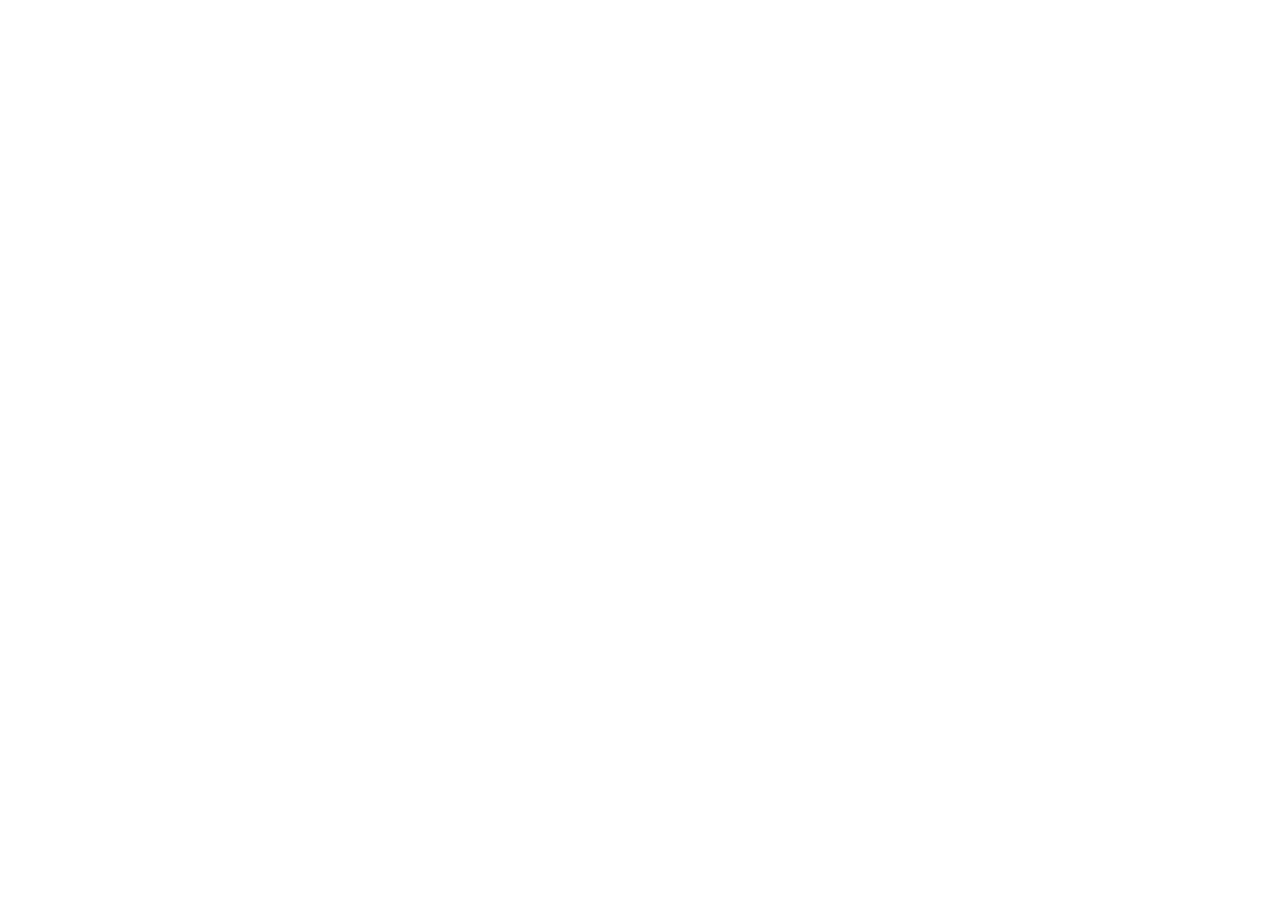
==== Todo-App/index.html @ 61df4d2c "更新" ====
<!DOCTYPE html>
<html lang="js">
<head>
    <meta charset="UTF-8">
    <meta name="viewport" content="width=device-width, initial-scale=1.0">
    <title>AIパスポート ToDo管理</title>
    <link rel="stylesheet" href="sytle.css"
</head>
<body>
    
    <script src="script.js"></script>
</body>
</html>
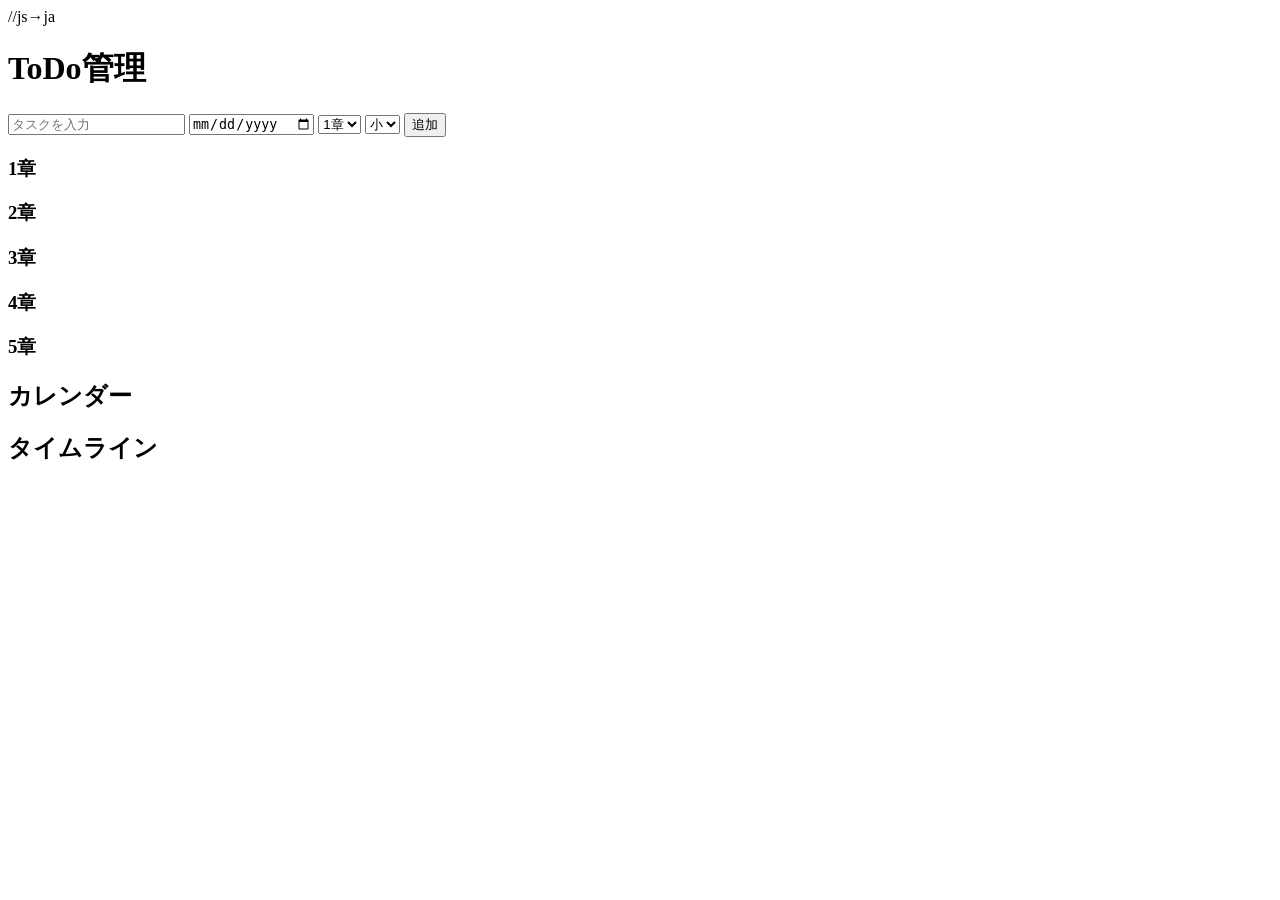
==== commit 6b118ccf: "update todo layout" ====
--- a/Todo-App/index.html
+++ b/Todo-App/index.html
@@ -1,13 +1,181 @@
 <!DOCTYPE html>
-<html lang="js">
+<html lang="ja">//js→ja
 <head>
     <meta charset="UTF-8">
     <meta name="viewport" content="width=device-width, initial-scale=1.0">
     <title>AIパスポート ToDo管理</title>
-    <link rel="stylesheet" href="sytle.css"
+
+    <!-- CSS:  CSS担当の仕事
+     対象：
+     ・body（全体背景）
+     ・.container（2カラムレイアウト）
+     ・.task-section（左側）
+     ・.side-section（右側）
+     ・.chapter（カードUI）
+     ・.progress-bar（進捗バー）
+     ・.done（完了状態）-->
+    <link rel="stylesheet" href="style.css">
 </head>
+
 <body>
-    
+
+   <!-- =========================
+         ヘッダー
+         CSS担当：
+        ・中央配置
+        ・背景色
+       　JS：使用なし
+         ========================= -->
+   <header>
+        <h1>ToDo管理</h1>
+   </header>
+
+
+   <!-- =========================
+         タスク入力エリア
+         JS対象（重要）：
+ 　　　　・#form submitイベント
+ 　　　　・#input（タスク名）
+ 　　　　・#date（期限）
+ 　　　　・#chapter（追加先の章判定）
+ 　　　　・#size（表示用クラス）
+ 　　　　CSS対象：
+ 　　　　・横並びレイアウト
+         ========================= -->
+   <section class="input-area">
+
+        <!-- JSはformで取得(このform送信でタスク追加処理を実行) -->
+        <form id="form">
+
+            <!-- JS: この入力値を取得して新しいタスクを作る -->
+            <input
+                type="text"
+                id="input"
+                placeholder="タスクを入力"
+                required
+            >
+
+             <!-- JS：日付取得（任意） -->
+            <input type="date" id="date">
+
+             <!-- JS：どの章に入れるか判断 -->
+            <select id="chapter">
+                <option value="1">1章</option>
+                <option value="2">2章</option>
+                <option value="3">3章</option>
+                <option value="4">4章</option>
+                <option value="5">5章</option>
+            </select>
+
+             <!-- JS：タスクサイズの取得 -->
+            <select id="size">
+                <option value="small">小</option>
+                <option value="medium">中</option>
+                <option value="large">大</option>
+            </select>
+
+            <!-- JS: クリック or Enterでタスク追加処理 -->
+            <button type="submit" id="btn">
+                追加
+            </button>
+
+        </form>
+
+    </section>
+
+<!-- =========================
+     メインレイアウト（CSS重要）
+     CSS担当：
+     ・左右2カラム（flex）
+     ・幅比率設定
+========================= -->
+<main class="container">
+
+    <!-- =========================
+         左：タスク一覧エリア
+         JS担当：
+         ・ここにliを追加する
+         ・chapterごとに振り分け
+    ========================= -->
+    <section class="task-section">
+
+        <!-- ===== 1章 ===== -->
+        <div class="chapter" data-chapter="1">
+            <h3>1章</h3>
+
+            <!-- JS：完了率計算 -->
+            <div class="progress-bar"></div>
+
+            <!-- JS：ここにタスク追加 -->
+            <ul class="list"></ul>
+        </div>
+
+        <!-- ===== 2章 ===== -->
+        <div class="chapter" data-chapter="2">
+            <h3>2章</h3>
+            <div class="progress-bar"></div>
+            <ul class="list"></ul>
+        </div>
+
+        <!-- ===== 3章 ===== -->
+        <div class="chapter" data-chapter="3">
+            <h3>3章</h3>
+            <div class="progress-bar"></div>
+            <ul class="list"></ul>
+        </div>
+
+        <!-- ===== 4章 ===== -->
+        <div class="chapter" data-chapter="4">
+            <h3>4章</h3>
+            <div class="progress-bar"></div>
+            <ul class="list"></ul>
+        </div>
+
+        <!-- ===== 5章 ===== -->
+        <div class="chapter" data-chapter="5">
+            <h3>5章</h3>
+            <div class="progress-bar"></div>
+            <ul class="list"></ul>
+        </div>
+
+    </section>
+
+
+    <!-- =========================
+         右：サイドエリア
+         JS担当：
+         ・カレンダー生成
+         ・タイムライン生成
+         CSS対象：
+     　　・サイド固定 or 幅調整
+    ========================= -->
+    <section class="side-section">
+
+        <!-- JS：カレンダー描画 -->
+        <div class="calendar">
+            <h2>カレンダー</h2>
+        </div>
+
+        <!-- JS：時間軸生成 -->
+        <div class="timeline">
+            <h2>タイムライン</h2>
+        </div>
+
+    </section>
+
+</main>
+
+
+<!-- =========================
+     JS担当の仕事（全部ここ）
+     ・タスク追加
+     ・削除ボタン
+     ・チェック管理
+     ・progress-bar更新
+     ・chapter振り分け
+========================= -->
+
     <script src="script.js"></script>
+
 </body>
 </html>
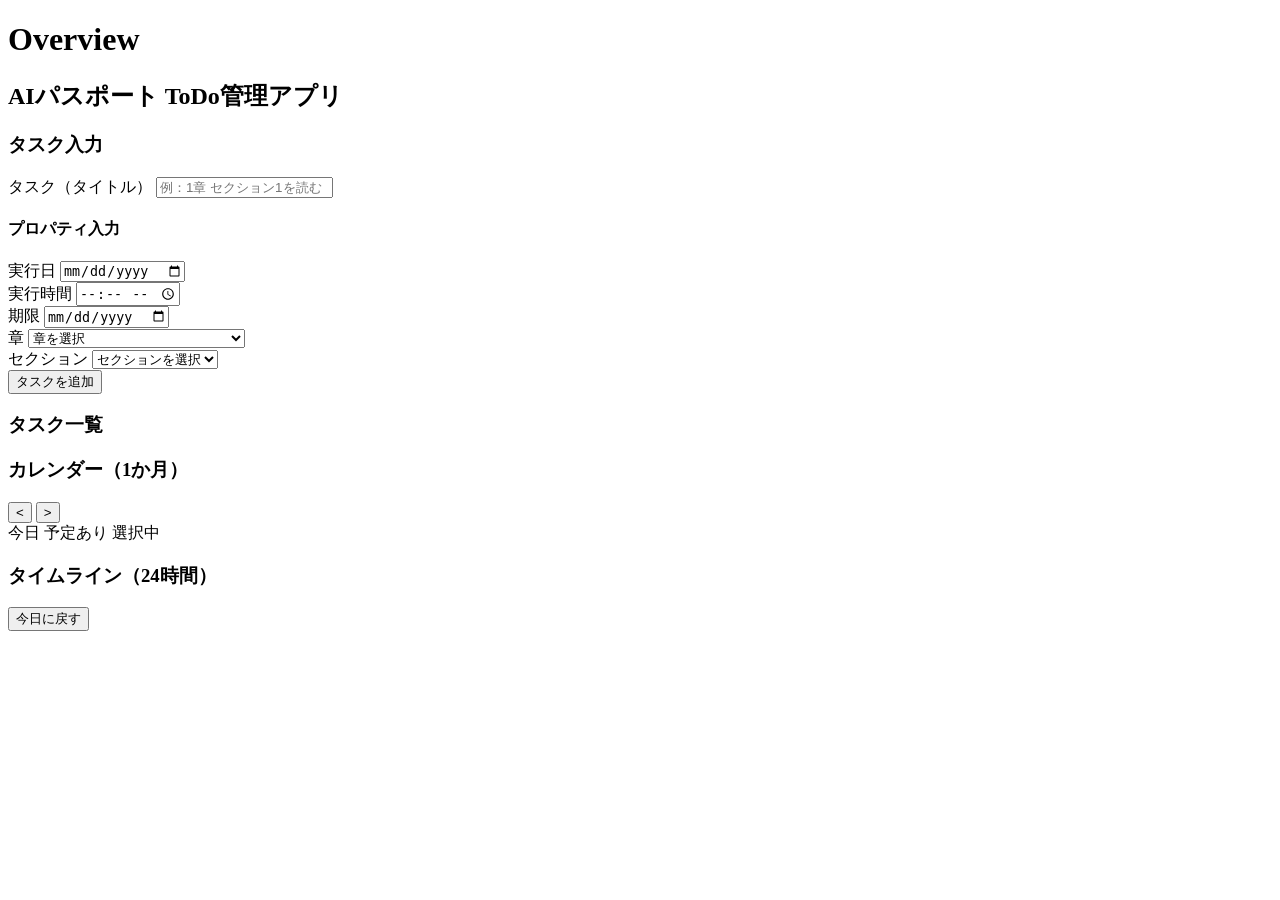
==== commit 6eaa4316: "docs: add html comments for roles" ====
--- a/Todo-App/index.html
+++ b/Todo-App/index.html
@@ -1,181 +1,148 @@
 <!DOCTYPE html>
-<html lang="ja">//js→ja
+<html lang="ja">
 <head>
     <meta charset="UTF-8">
     <meta name="viewport" content="width=device-width, initial-scale=1.0">
-    <title>AIパスポート ToDo管理</title>
-
-    <!-- CSS:  CSS担当の仕事
-     対象：
-     ・body（全体背景）
-     ・.container（2カラムレイアウト）
-     ・.task-section（左側）
-     ・.side-section（右側）
-     ・.chapter（カードUI）
-     ・.progress-bar（進捗バー）
-     ・.done（完了状態）-->
+    <title>AIパスポート ToDo管理アプリ</title>
     <link rel="stylesheet" href="style.css">
 </head>
+<body>
+    <header class="topbar">
+        <h1 class="topbar-title">Overview</h1>
+    </header>
 
-<body>
-
-   <!-- =========================
-         ヘッダー
-         CSS担当：
-        ・中央配置
-        ・背景色
-       　JS：使用なし
-         ========================= -->
-   <header>
-        <h1>ToDo管理</h1>
-   </header>
-
-
-   <!-- =========================
-         タスク入力エリア
-         JS対象（重要）：
- 　　　　・#form submitイベント
- 　　　　・#input（タスク名）
- 　　　　・#date（期限）
- 　　　　・#chapter（追加先の章判定）
- 　　　　・#size（表示用クラス）
- 　　　　CSS対象：
- 　　　　・横並びレイアウト
-         ========================= -->
-   <section class="input-area">
-
-        <!-- JSはformで取得(このform送信でタスク追加処理を実行) -->
-        <form id="form">
-
-            <!-- JS: この入力値を取得して新しいタスクを作る -->
-            <input
-                type="text"
-                id="input"
-                placeholder="タスクを入力"
-                required
-            >
-
-             <!-- JS：日付取得（任意） -->
-            <input type="date" id="date">
-
-             <!-- JS：どの章に入れるか判断 -->
-            <select id="chapter">
-                <option value="1">1章</option>
-                <option value="2">2章</option>
-                <option value="3">3章</option>
-                <option value="4">4章</option>
-                <option value="5">5章</option>
-            </select>
-
-             <!-- JS：タスクサイズの取得 -->
-            <select id="size">
-                <option value="small">小</option>
-                <option value="medium">中</option>
-                <option value="large">大</option>
-            </select>
-
-            <!-- JS: クリック or Enterでタスク追加処理 -->
-            <button type="submit" id="btn">
-                追加
-            </button>
-
-        </form>
-
-    </section>
-
-<!-- =========================
-     メインレイアウト（CSS重要）
-     CSS担当：
-     ・左右2カラム（flex）
-     ・幅比率設定
-========================= -->
-<main class="container">
-
-    <!-- =========================
-         左：タスク一覧エリア
-         JS担当：
-         ・ここにliを追加する
-         ・chapterごとに振り分け
-    ========================= -->
-    <section class="task-section">
-
-        <!-- ===== 1章 ===== -->
-        <div class="chapter" data-chapter="1">
-            <h3>1章</h3>
-
-            <!-- JS：完了率計算 -->
-            <div class="progress-bar"></div>
-
-            <!-- JS：ここにタスク追加 -->
-            <ul class="list"></ul>
+    <aside class="sidebar" aria-label="サイドメニュー">
+        <div class="sidebar-logo" aria-label="AIパスポート ToDo管理アプリ">
+            <i class="fi fi-sr-layers"></i>
         </div>
 
-        <!-- ===== 2章 ===== -->
-        <div class="chapter" data-chapter="2">
-            <h3>2章</h3>
-            <div class="progress-bar"></div>
-            <ul class="list"></ul>
-        </div>
+        <nav class="sidebar-menu">
+            <a href="#taskInputArea" class="sidebar-link" aria-label="タスク入力">
+                <i class="fi fi-rr-edit"></i>
+            </a>
+            <a href="#taskListArea" class="sidebar-link" aria-label="タスク一覧">
+                <i class="fi fi-rr-list-check"></i>
+            </a>
+            <a href="#calendarArea" class="sidebar-link" aria-label="カレンダー">
+                <i class="fi fi-ss-calendar"></i>
+            </a>
+            <a href="#timelineArea" class="sidebar-link" aria-label="タイムライン">
+                <i class="fi fi-sr-alarm-clock"></i>
+            </a>
+        </nav>
+    </aside>
 
-        <!-- ===== 3章 ===== -->
-        <div class="chapter" data-chapter="3">
-            <h3>3章</h3>
-            <div class="progress-bar"></div>
-            <ul class="list"></ul>
-        </div>
+    <main class="main">
+        <h2 class="page-title">AIパスポート ToDo管理アプリ</h2>
 
-        <!-- ===== 4章 ===== -->
-        <div class="chapter" data-chapter="4">
-            <h3>4章</h3>
-            <div class="progress-bar"></div>
-            <ul class="list"></ul>
-        </div>
+        <section id="taskInputArea" class="task-input-area">
+            <h3 class="section-title">タスク入力</h3>
 
-        <!-- ===== 5章 ===== -->
-        <div class="chapter" data-chapter="5">
-            <h3>5章</h3>
-            <div class="progress-bar"></div>
-            <ul class="list"></ul>
-        </div>
+            <div class="input-group">
+                <label class="input-label" for="taskTitle">タスク（タイトル）</label>
+                <input type="text" id="taskTitle" class="task-title-input" placeholder="例：1章 セクション1を読む">
+            </div>
 
-    </section>
+            <div class="property-area">
+                <h4 class="property-title">プロパティ入力</h4>
 
+                <div class="property-row">
+                    <label class="property-label" for="executeDate">
+                        <i class="fi fi-ss-calendar" aria-hidden="true"></i>
+                        実行日
+                    </label>
+                    <input type="date" id="executeDate" class="property-input">
+                </div>
 
-    <!-- =========================
-         右：サイドエリア
-         JS担当：
-         ・カレンダー生成
-         ・タイムライン生成
-         CSS対象：
-     　　・サイド固定 or 幅調整
-    ========================= -->
-    <section class="side-section">
+                <div class="property-row">
+                    <label class="property-label" for="executeTime">
+                        <i class="fi fi-sr-alarm-clock" aria-hidden="true"></i>
+                        実行時間
+                    </label>
+                    <input type="time" id="executeTime" class="property-input">
+                </div>
 
-        <!-- JS：カレンダー描画 -->
-        <div class="calendar">
-            <h2>カレンダー</h2>
-        </div>
+                <div class="property-row">
+                    <label class="property-label" for="deadlineDate">
+                        <i class="fi fi-sr-calendar" aria-hidden="true"></i>
+                        期限
+                    </label>
+                    <input type="date" id="deadlineDate" class="property-input">
+                </div>
 
-        <!-- JS：時間軸生成 -->
-        <div class="timeline">
-            <h2>タイムライン</h2>
-        </div>
+                <div class="property-row">
+                    <label class="property-label" for="chapterSelect">
+                        <i class="fi fi-sr-layers" aria-hidden="true"></i>
+                        章
+                    </label>
+                    <select id="chapterSelect" class="property-input">
+                        <option value="">章を選択</option>
+                        <option value="1">1章</option>
+                        <option value="2">2章</option>
+                        <option value="3">3章</option>
+                        <option value="4">4章</option>
+                        <option value="5">5章</option>
+                        <option value="other">その他（テキスト以外のタスク）</option>
+                    </select>
+                </div>
 
-    </section>
+                <div class="property-row">
+                    <label class="property-label" for="sectionSelect">
+                        <i class="fi fi-rr-layers" aria-hidden="true"></i>
+                        セクション
+                    </label>
+                    <select id="sectionSelect" class="property-input">
+                        <option value="">セクションを選択</option>
+                        <option value="1">セクション1</option>
+                        <option value="2">セクション2</option>
+                        <option value="3">セクション3</option>
+                        <option value="4">セクション4</option>
+                        <option value="5">セクション5</option>
+                    </select>
+                </div>
 
-</main>
+                <button type="button" id="addTaskButton" class="add-button">タスクを追加</button>
+            </div>
+        </section>
 
+        <section class="dashboard">
+            <section id="taskListArea" class="task-list-area">
+                <h3 class="section-title">タスク一覧</h3>
+                <div id="taskList" class="task-list"></div>
+            </section>
 
-<!-- =========================
-     JS担当の仕事（全部ここ）
-     ・タスク追加
-     ・削除ボタン
-     ・チェック管理
-     ・progress-bar更新
-     ・chapter振り分け
-========================= -->
+            <div class="right-panel">
+                <section id="calendarArea" class="calendar-area">
+                    <h3 class="section-title">カレンダー（1か月）</h3>
+
+                    <div class="calendar-header">
+                        <button type="button" id="prevMonth" class="calendar-nav-button" aria-label="前の月">&lt;</button>
+                        <span id="calendarTitle" class="calendar-title"></span>
+                        <button type="button" id="nextMonth" class="calendar-nav-button" aria-label="次の月">&gt;</button>
+                    </div>
+
+                    <div id="calendar" class="calendar"></div>
+
+                    <div class="calendar-legend">
+                        <span class="legend-item"><span class="legend-mark legend-mark-today"></span>今日</span>
+                        <span class="legend-item"><span class="legend-mark legend-mark-task"></span>予定あり</span>
+                        <span class="legend-item"><span class="legend-mark legend-mark-selected"></span>選択中</span>
+                    </div>
+                </section>
+
+                <section id="timelineArea" class="timeline-area">
+                    <h3 class="section-title" id="timelineTitle">タイムライン（24時間）</h3>
+
+                    <div class="timeline-controls">
+                        <button type="button" id="backToTodayButton" class="back-to-today-button">今日に戻す</button>
+                    </div>
+
+                    <div id="timeline" class="timeline"></div>
+                </section>
+            </div>
+        </section>
+    </main>
 
     <script src="script.js"></script>
-
 </body>
 </html>
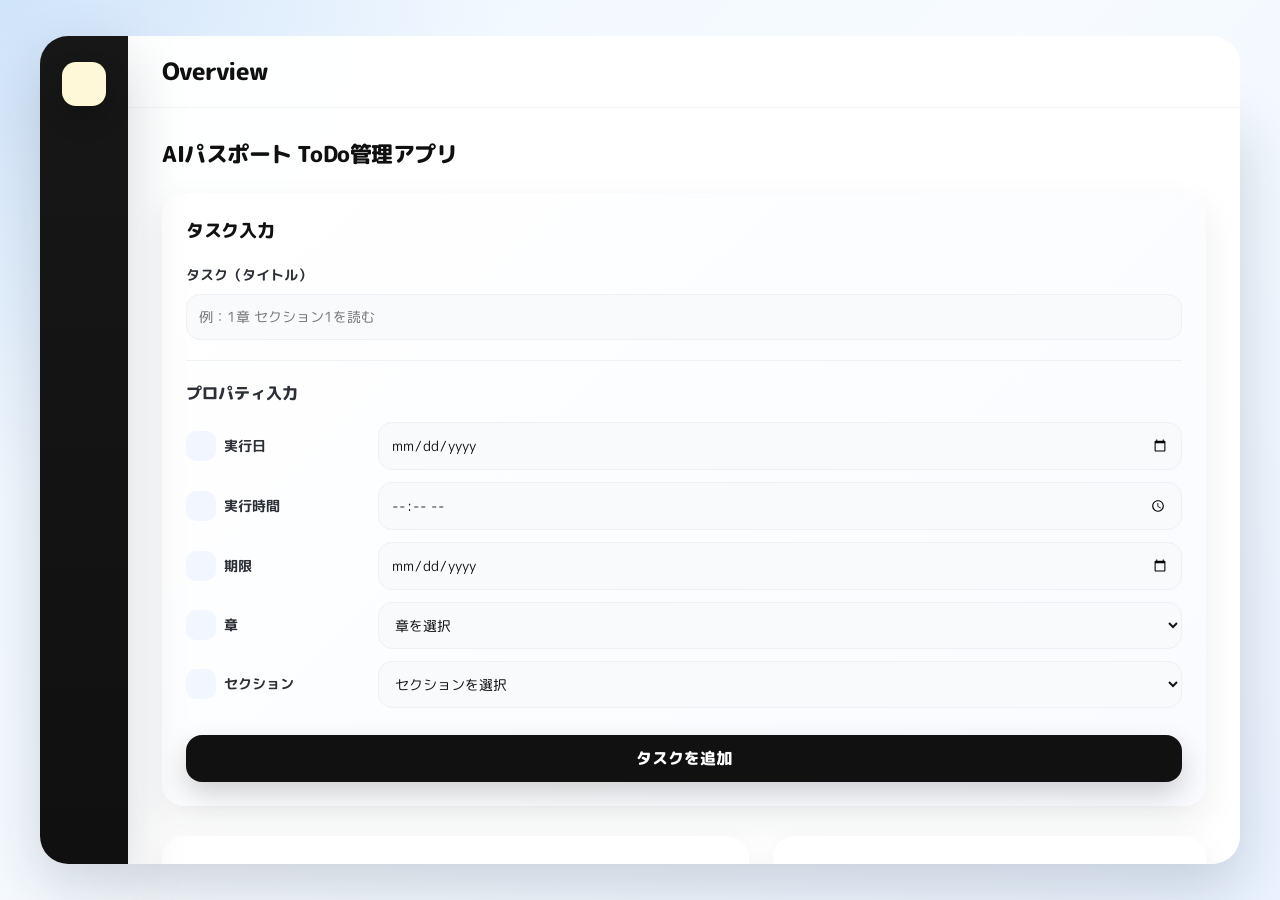
==== commit ed6dff38: "update comments" ====
--- a/Todo-App/index.html
+++ b/Todo-App/index.html
@@ -4,18 +4,26 @@
     <meta charset="UTF-8">
     <meta name="viewport" content="width=device-width, initial-scale=1.0">
     <title>AIパスポート ToDo管理アプリ</title>
+
+     <!-- CSSファイル読み込み -->
     <link rel="stylesheet" href="style.css">
 </head>
 <body>
+
+    <!-- ページ上部のタイトル -->
     <header class="topbar">
         <h1 class="topbar-title">Overview</h1>
     </header>
 
+    <!-- サイドメニュー（各エリアへ移動） -->
     <aside class="sidebar" aria-label="サイドメニュー">
+
+        <!-- ロゴ表示 -->
         <div class="sidebar-logo" aria-label="AIパスポート ToDo管理アプリ">
             <i class="fi fi-sr-layers"></i>
         </div>
 
+        <!-- ページ内リンク -->
         <nav class="sidebar-menu">
             <a href="#taskInputArea" class="sidebar-link" aria-label="タスク入力">
                 <i class="fi fi-rr-edit"></i>
@@ -32,20 +40,25 @@
         </nav>
     </aside>
 
+    <!-- メインコンテンツ -->
     <main class="main">
         <h2 class="page-title">AIパスポート ToDo管理アプリ</h2>
 
+        <!-- タスク入力エリア -->
         <section id="taskInputArea" class="task-input-area">
             <h3 class="section-title">タスク入力</h3>
 
+            <!-- タスク名入力 -->
             <div class="input-group">
                 <label class="input-label" for="taskTitle">タスク（タイトル）</label>
                 <input type="text" id="taskTitle" class="task-title-input" placeholder="例：1章 セクション1を読む">
             </div>
 
+            <!-- 詳細入力エリア -->
             <div class="property-area">
                 <h4 class="property-title">プロパティ入力</h4>
 
+                <!-- 実行日 -->
                 <div class="property-row">
                     <label class="property-label" for="executeDate">
                         <i class="fi fi-ss-calendar" aria-hidden="true"></i>
@@ -54,6 +67,7 @@
                     <input type="date" id="executeDate" class="property-input">
                 </div>
 
+                <!-- 実行時間 -->
                 <div class="property-row">
                     <label class="property-label" for="executeTime">
                         <i class="fi fi-sr-alarm-clock" aria-hidden="true"></i>
@@ -62,6 +76,7 @@
                     <input type="time" id="executeTime" class="property-input">
                 </div>
 
+                <!-- 期限 -->
                 <div class="property-row">
                     <label class="property-label" for="deadlineDate">
                         <i class="fi fi-sr-calendar" aria-hidden="true"></i>
@@ -70,6 +85,7 @@
                     <input type="date" id="deadlineDate" class="property-input">
                 </div>
 
+                <!-- 章選択 -->
                 <div class="property-row">
                     <label class="property-label" for="chapterSelect">
                         <i class="fi fi-sr-layers" aria-hidden="true"></i>
@@ -86,6 +102,7 @@
                     </select>
                 </div>
 
+                <!-- セクション選択 -->
                 <div class="property-row">
                     <label class="property-label" for="sectionSelect">
                         <i class="fi fi-rr-layers" aria-hidden="true"></i>
@@ -98,20 +115,27 @@
                         <option value="3">セクション3</option>
                         <option value="4">セクション4</option>
                         <option value="5">セクション5</option>
+                        <option value="6">セクション6</option>
                     </select>
                 </div>
 
+                <!-- タスク追加ボタン -->
                 <button type="button" id="addTaskButton" class="add-button">タスクを追加</button>
             </div>
         </section>
 
+        <!-- 表示エリア（一覧・カレンダー・時間） -->
         <section class="dashboard">
+
+            <!-- タスク一覧 -->
             <section id="taskListArea" class="task-list-area">
                 <h3 class="section-title">タスク一覧</h3>
                 <div id="taskList" class="task-list"></div>
             </section>
 
             <div class="right-panel">
+
+                <!-- カレンダー表示 -->
                 <section id="calendarArea" class="calendar-area">
                     <h3 class="section-title">カレンダー（1か月）</h3>
 
@@ -130,6 +154,7 @@
                     </div>
                 </section>
 
+                <!-- タイムライン表示 -->
                 <section id="timelineArea" class="timeline-area">
                     <h3 class="section-title" id="timelineTitle">タイムライン（24時間）</h3>
 
@@ -143,6 +168,7 @@
         </section>
     </main>
 
+    <!-- JavaScript読み込み -->
     <script src="script.js"></script>
 </body>
 </html>
--- a/Todo-App/style.css
+++ b/Todo-App/style.css
@@ -0,0 +1,838 @@
+@import url("https://cdn-uicons.flaticon.com/3.0.0/uicons-solid-straight/css/uicons-solid-straight.css");
+@import url("https://cdn-uicons.flaticon.com/3.0.0/uicons-solid-rounded/css/uicons-solid-rounded.css");
+@import url("https://cdn-uicons.flaticon.com/3.0.0/uicons-regular-rounded/css/uicons-regular-rounded.css");
+@import url("https://fonts.googleapis.com/css2?family=M+PLUS+Rounded+1c:wght@300;400;500;700&family=Nunito:wght@400;500;600;700;800&display=swap");
+
+/* ============================================ */
+/* 全体設定                                      */
+/* ============================================ */
+
+* {
+    margin: 0;
+    padding: 0;
+    box-sizing: border-box;
+}
+
+html, body {
+    height: 100%;
+    overflow: hidden; /* ← 枠外へのはみ出しを防止 */
+}
+
+body {
+    font-family: "M PLUS Rounded 1c", "Nunito", "Hiragino Maru Gothic ProN", "Hiragino Sans", Meiryo, sans-serif;
+    color: #151515;
+    line-height: 1.6;
+    background:
+        radial-gradient(circle at top left, rgba(74, 144, 226, 0.18), transparent 32%),
+        linear-gradient(135deg, #edf6ff 0%, #f7fbff 48%, #eaf3ff 100%);
+}
+
+/* ============================================ */
+/* トップバー・サイドバー                         */
+/* ============================================ */
+
+.topbar {
+    position: fixed;
+    top: 36px;
+    left: 128px;
+    width: calc(100% - 168px);
+    height: 72px;
+    padding: 0 34px;
+    display: flex;
+    align-items: center;
+    background-color: rgba(255, 255, 255, 0.96);
+    border-bottom: 1px solid #f1f3f6;
+    border-radius: 0 28px 0 0;
+    z-index: 100;
+}
+
+.topbar-title {
+    font-size: 24px;
+    font-weight: 800;
+    color: #101010;
+    letter-spacing: -0.03em;
+}
+
+.sidebar {
+    position: fixed;
+    top: 36px;
+    left: 40px;
+    width: 88px;
+    height: calc(100vh - 72px);
+    padding: 26px 0;
+    background: linear-gradient(180deg, #171717 0%, #101010 100%);
+    border-radius: 28px 0 0 28px;
+    box-shadow: 0 24px 60px rgba(18, 35, 56, 0.18);
+    z-index: 110;
+}
+
+.sidebar-logo {
+    width: 44px;
+    height: 44px;
+    margin: 0 auto;
+    display: flex;
+    align-items: center;
+    justify-content: center;
+    border-radius: 14px;
+    color: #111111;
+    background-color: #fff8d8;
+    box-shadow: 0 12px 24px rgba(0, 0, 0, 0.22);
+}
+
+.sidebar-logo i {
+    font-size: 20px;
+    line-height: 1;
+}
+
+.sidebar-menu {
+    margin-top: 70px;
+    display: flex;
+    flex-direction: column;
+    align-items: center;
+    gap: 32px;
+}
+
+.sidebar-link {
+    width: 38px;
+    height: 38px;
+    display: flex;
+    align-items: center;
+    justify-content: center;
+    color: rgba(255, 255, 255, 0.62);
+    text-decoration: none;
+    border-radius: 12px;
+    transition: color 0.2s, background-color 0.2s;
+}
+
+.sidebar-link:hover {
+    color: #ffffff;
+    background-color: rgba(255, 255, 255, 0.1);
+}
+
+.sidebar-link i {
+    font-size: 19px;
+    line-height: 1;
+}
+
+/* ============================================ */
+/* メインレイアウト（スクロール固定）              */
+/* ============================================ */
+
+.main {
+    position: fixed;               /* ← 固定配置 */
+    top: 108px;
+    left: 128px;
+    right: 40px;
+    bottom: 36px;
+    padding: 28px 34px 24px;
+    background-color: rgba(255, 255, 255, 0.96);
+    border-radius: 0 0 28px 0;
+    box-shadow: 0 24px 60px rgba(18, 35, 56, 0.18);
+    overflow-y: auto;              /* ← 内部だけスクロール */
+    overflow-x: hidden;
+}
+
+/* メイン内スクロールバー */
+.main::-webkit-scrollbar { width: 5px; }
+.main::-webkit-scrollbar-track { background: transparent; }
+.main::-webkit-scrollbar-thumb { background: #d0d5e0; border-radius: 10px; }
+
+.page-title {
+    font-size: 22px;
+    font-weight: 800;
+    margin-bottom: 22px;
+    color: #101010;
+    letter-spacing: -0.02em;
+}
+
+.section-title {
+    font-size: 18px;
+    font-weight: 800;
+    margin-bottom: 18px;
+    color: #111111;
+    text-align: left;
+    letter-spacing: -0.02em;
+}
+
+.task-input-area,
+.task-list-area,
+.calendar-area,
+.timeline-area {
+    padding: 24px;
+    background-color: #ffffff;
+    border-radius: 22px;
+    border: none;
+    box-shadow: 0 14px 35px rgba(21, 35, 56, 0.08);
+}
+
+.task-input-area {
+    margin-bottom: 30px;
+    background: linear-gradient(135deg, #ffffff 0%, #f9fbff 100%);
+}
+
+.dashboard {
+    display: grid;
+    grid-template-columns: minmax(420px, 1.15fr) minmax(340px, 0.85fr);
+    gap: 24px;
+    align-items: start;
+}
+
+.right-panel {
+    display: flex;
+    flex-direction: column;
+    gap: 24px;
+}
+
+/* ============================================ */
+/* 入力エリア                                    */
+/* ============================================ */
+
+.input-group {
+    margin-bottom: 20px;
+}
+
+.input-label {
+    display: block;
+    margin-bottom: 8px;
+    font-size: 14px;
+    font-weight: 700;
+    color: #2b2f36;
+}
+
+.task-title-input,
+.property-input {
+    width: 100%;
+    padding: 12px;
+    font-size: 14px;
+    font-family: "M PLUS Rounded 1c", "Nunito", "Hiragino Maru Gothic ProN", sans-serif;
+    color: #151515;
+    background-color: #f8fafc;
+    border: 1px solid #edf0f4;
+    border-radius: 14px;
+    outline: none;
+    transition: border-color 0.2s, box-shadow 0.2s, background-color 0.2s;
+}
+
+.task-title-input:focus,
+.property-input:focus {
+    background-color: #ffffff;
+    border-color: #9bc8f7;
+    box-shadow: 0 0 0 4px rgba(74, 144, 226, 0.12);
+}
+
+.property-area {
+    padding-top: 20px;
+    border-top: 1px solid #eef1f5;
+}
+
+.property-title {
+    margin-bottom: 15px;
+    font-size: 16px;
+    font-weight: 800;
+    color: #2b2f36;
+}
+
+.property-row {
+    display: flex;
+    align-items: center;
+    gap: 12px;
+    margin-bottom: 12px;
+}
+
+.property-label {
+    width: 180px;
+    display: flex;
+    align-items: center;
+    gap: 8px;
+    flex-shrink: 0;
+    font-size: 14px;
+    font-weight: 700;
+    color: #2b2f36;
+}
+
+.property-label i {
+    width: 30px;
+    height: 30px;
+    display: inline-flex;
+    align-items: center;
+    justify-content: center;
+    flex-shrink: 0;
+    color: #111111;
+    font-size: 15px;
+    line-height: 1;
+    background-color: #f1f6ff;
+    border-radius: 10px;
+}
+
+.add-button {
+    width: 100%;
+    margin-top: 15px;
+    padding: 12px;
+    color: #ffffff;
+    font-size: 16px;
+    font-weight: 800;
+    font-family: "M PLUS Rounded 1c", "Nunito", sans-serif;
+    background-color: #111111;
+    border: none;
+    border-radius: 16px;
+    cursor: pointer;
+    box-shadow: 0 12px 28px rgba(0, 0, 0, 0.18);
+    transition: background-color 0.2s, transform 0.2s;
+}
+
+.add-button:hover {
+    background-color: #2a2a2a;
+    transform: translateY(-1px);
+}
+
+/* ============================================ */
+/* タスク一覧                                    */
+/* ============================================ */
+
+.task-list {
+    display: flex;
+    flex-direction: column;
+    gap: 15px;
+}
+
+.chapter-group {
+    padding: 16px;
+    background-color: #f8fafc;
+    border: none;
+    border-radius: 18px;
+}
+
+.chapter-group.other-group {
+    background-color: #fff7e8;
+}
+
+.chapter-header {
+    display: flex;
+    align-items: center;
+    gap: 10px;
+    margin-bottom: 10px;
+}
+
+.chapter-title {
+    min-width: 50px;
+    color: #111111;
+    font-size: 14px;
+    font-weight: 800;
+}
+
+.chapter-title.other-title {
+    min-width: 70px;
+    color: #b8741a;
+}
+
+/* ============================================ */
+/* プログレスバー（色分け）                       */
+/* ============================================ */
+
+.progress-bar-wrap {
+    flex: 1;
+    height: 9px;
+    background-color: #e9edf3;
+    border-radius: 999px;
+    overflow: visible;           /* ← 最小幅を見せるため */
+    position: relative;
+}
+
+.progress-bar-fill {
+    height: 100%;
+    min-width: 6px;              /* ← 0%でも赤が少し見える */
+    border-radius: 999px;
+    background-color: #e85454;  /* デフォルト：赤（0〜25%） */
+    transition: width 0.4s ease, background-color 0.4s ease;
+}
+
+/* JSで data-pct 属性をセットしてもいいが、
+   ここでは幅ごとのクラスで色を切り替える方式をサポート */
+.progress-bar-fill.low  { background-color: #e85454; } /* 0〜25% 赤  */
+.progress-bar-fill.mid  { background-color: #4a90d9; } /* 26〜74% 青 */
+.progress-bar-fill.high { background-color: #52c07a; } /* 75〜100% 緑 */
+
+.progress-percent {
+    min-width: 45px;
+    color: #555;
+    font-size: 14px;
+    font-weight: 800;
+    text-align: right;
+}
+
+/* ============================================ */
+/* タスクアイテム                                */
+/* ============================================ */
+
+.chapter-tasks {
+    display: flex;
+    flex-direction: column;
+    gap: 8px;
+}
+
+.task-item {
+    display: flex;
+    align-items: center;
+    gap: 10px;
+    padding: 10px;
+    background-color: #ffffff;
+    border-radius: 14px;
+    box-shadow: 0 8px 18px rgba(21, 35, 56, 0.05);
+    animation: slideIn 0.22s ease;
+}
+
+@keyframes slideIn {
+    from { opacity: 0; transform: translateY(-6px); }
+    to   { opacity: 1; transform: translateY(0); }
+}
+
+/* チェックボックス */
+.task-checkbox {
+    appearance: none;
+    -webkit-appearance: none;
+    width: 18px;
+    height: 18px;
+    border: 2px solid #ccc;
+    border-radius: 6px;
+    cursor: pointer;
+    flex-shrink: 0;
+    background: #fff;
+    position: relative;
+    transition: border-color 0.2s, background 0.2s;
+}
+
+.task-checkbox:hover { border-color: #f5a623; }
+
+.task-checkbox:checked {
+    background: #f5a623;
+    border-color: #f5a623;
+    animation: checkPop 0.28s ease;
+}
+
+@keyframes checkPop {
+    0%   { transform: scale(1); }
+    40%  { transform: scale(1.3); }
+    70%  { transform: scale(0.9); }
+    100% { transform: scale(1); }
+}
+
+.task-checkbox:checked::after {
+    content: '';
+    position: absolute;
+    left: 3px;
+    top: 1px;
+    width: 8px;
+    height: 5px;
+    border-left: 2px solid #fff;
+    border-bottom: 2px solid #fff;
+    transform: rotate(-45deg);
+}
+
+.task-title {
+    flex: 1;
+    color: #333;
+    font-size: 14px;
+}
+
+.task-item.done .task-title {
+    color: #999;
+    text-decoration: line-through;
+}
+
+.task-meta {
+    color: #999;
+    font-size: 12px;
+}
+
+/* ============================================ */
+/* 削除ボタン（ホバーで押す感覚）                 */
+/* ============================================ */
+
+.task-delete-button {
+    padding: 5px 10px;
+    color: #ffffff;
+    font-size: 12px;
+    font-family: "M PLUS Rounded 1c", "Nunito", sans-serif;
+    background-color: #111111;
+    border: none;
+    border-radius: 12px;
+    cursor: pointer;
+    transition: background-color 0.15s, transform 0.12s, box-shadow 0.15s;
+}
+
+.task-delete-button:hover {
+    background-color: #e85454;
+    transform: scale(1.08) translateY(-2px);
+    box-shadow: 0 6px 16px rgba(232, 84, 84, 0.35);
+    animation: deletePulse 0.22s ease;
+}
+
+.task-delete-button:active {
+    transform: scale(0.94) translateY(0px);
+    box-shadow: 0 2px 6px rgba(232, 84, 84, 0.2);
+}
+
+@keyframes deletePulse {
+    0%   { transform: scale(1.0) translateY(0); }
+    40%  { transform: scale(1.12) translateY(-3px); }
+    100% { transform: scale(1.08) translateY(-2px); }
+}
+
+.no-task-message {
+    padding: 10px;
+    color: #999;
+    font-size: 13px;
+    text-align: center;
+}
+
+/* ============================================ */
+/* カレンダー（土日色分け）                       */
+/* ============================================ */
+
+.calendar-header {
+    display: flex;
+    justify-content: space-between;
+    align-items: center;
+    margin-bottom: 15px;
+}
+
+.calendar-title {
+    color: #111111;
+    font-size: 16px;
+    font-weight: 800;
+}
+
+.calendar-nav-button,
+.back-to-today-button {
+    color: #111111;
+    background-color: #f8fafc;
+    border: 1px solid #edf0f4;
+    border-radius: 999px;
+    cursor: pointer;
+    font-family: "M PLUS Rounded 1c", "Nunito", sans-serif;
+    transition: background-color 0.15s;
+}
+
+.calendar-nav-button { padding: 5px 12px; font-size: 16px; }
+.back-to-today-button { padding: 5px 14px; font-size: 12px; }
+
+.calendar-nav-button:hover,
+.back-to-today-button:hover { background-color: #eef5ff; }
+
+.calendar {
+    display: grid;
+    grid-template-columns: repeat(7, 1fr);
+    gap: 4px;
+}
+
+/* 曜日ラベル */
+.calendar-weekday {
+    padding: 4px;
+    font-size: 12px;
+    font-weight: 800;
+    text-align: center;
+    color: #8a94a3;
+}
+
+.calendar-weekday.sun { color: #e85454; }
+.calendar-weekday.sat { color: #4a90d9; }
+
+/* 日付セル */
+.calendar-day {
+    min-height: 34px;
+    padding: 5px 0 12px;
+    display: flex;
+    align-items: center;
+    justify-content: center;
+    position: relative;
+    color: #151515;
+    font-size: 12px;
+    border: 2px solid transparent;
+    border-radius: 12px;
+    cursor: pointer;
+    background: none;
+    font-family: "M PLUS Rounded 1c", "Nunito", sans-serif;
+    transition: background-color 0.15s, border-color 0.15s;
+}
+
+.calendar-day:hover { background-color: #eef5ff; }
+
+/* JSで付与するsun-day / sat-dayクラスで色を確実に当てる */
+.calendar-day.sun-day { color: #e85454; }
+.calendar-day.sat-day { color: #4a90d9; }
+
+.calendar-day.other-month { color: #c6cbd2; }
+
+.calendar-day.today {
+    color: #ffffff !important;
+    font-weight: 800;
+    background-color: #111111;
+}
+
+.calendar-day.today:hover { background-color: #2a2a2a; }
+
+.calendar-day.has-task::after {
+    content: "";
+    position: absolute;
+    bottom: 5px;
+    left: 50%;
+    width: 6px;
+    height: 6px;
+    background-color: #f5a623;
+    border-radius: 50%;
+    transform: translateX(-50%);
+}
+
+.calendar-day.selected {
+    border-color: #27ae60;
+    font-weight: 800;
+}
+
+.calendar-day.today.selected { border-color: #27ae60; }
+
+.calendar-legend {
+    display: flex;
+    justify-content: center;
+    gap: 15px;
+    margin-top: 10px;
+    padding-top: 10px;
+    border-top: 1px solid #e0e0e0;
+    flex-wrap: wrap;
+}
+
+.legend-item {
+    display: flex;
+    align-items: center;
+    gap: 5px;
+    color: #666;
+    font-size: 12px;
+}
+
+.legend-mark {
+    display: inline-block;
+    width: 16px;
+    height: 16px;
+    border-radius: 5px;
+}
+
+.legend-mark-today { background-color: #111111; }
+
+.legend-mark-task {
+    position: relative;
+    background-color: #ffffff;
+    border: 1px solid #e0e0e0;
+}
+
+.legend-mark-task::after {
+    content: "";
+    position: absolute;
+    bottom: 2px;
+    left: 50%;
+    width: 5px;
+    height: 5px;
+    background-color: #f5a623;
+    border-radius: 50%;
+    transform: translateX(-50%);
+}
+
+.legend-mark-selected {
+    background-color: #ffffff;
+    border: 2px solid #27ae60;
+}
+
+/* ============================================ */
+/* タイムライン（現在時刻タスクを黄色カード）      */
+/* ============================================ */
+
+.timeline-controls {
+    margin-bottom: 10px;
+    text-align: right;
+}
+
+.timeline {
+    max-height: 340px;
+    display: flex;
+    flex-direction: column;
+    overflow-y: auto;
+    background-color: #f8fafc;
+    border: none;
+    border-radius: 16px;
+}
+
+.timeline::-webkit-scrollbar { width: 4px; }
+.timeline::-webkit-scrollbar-track { background: transparent; }
+.timeline::-webkit-scrollbar-thumb { background: #d0d5e0; border-radius: 4px; }
+
+.timeline-row {
+    min-height: 38px;
+    display: flex;
+    align-items: center;
+    gap: 8px;
+    padding: 4px 8px;
+    border-top: 1px solid #eef1f5;
+}
+
+.timeline-row:first-child { border-top: none; }
+
+/* 現在時刻の行をハイライト */
+.timeline-row.current-hour {
+    background-color: rgba(245, 166, 35, 0.07);
+}
+
+.timeline-time {
+    width: 50px;
+    flex-shrink: 0;
+    color: #999;
+    font-size: 12px;
+}
+
+.timeline-tasks {
+    flex: 1;
+    display: flex;
+    flex-wrap: wrap;
+    gap: 5px;
+}
+
+/* 通常のタスクバッジ */
+.timeline-task {
+    padding: 5px 12px;
+    color: #ffffff;
+    font-size: 12px;
+    font-weight: 700;
+    font-family: "M PLUS Rounded 1c", "Nunito", sans-serif;
+    background-color: #111111;
+    border-radius: 999px;
+    transition: transform 0.15s;
+}
+
+/* 現在時刻のタスク：黄色いカード（画像2スタイル） */
+.timeline-task.current-task {
+    background: linear-gradient(135deg, #f5a623 0%, #f0c040 100%);
+    color: #fff;
+    border-radius: 14px;
+    padding: 8px 14px;
+    font-size: 13px;
+    font-weight: 800;
+    box-shadow: 0 6px 20px rgba(245, 166, 35, 0.38);
+    display: flex;
+    align-items: center;
+    gap: 8px;
+    animation: cardPop 0.3s ease;
+    width: 100%;
+}
+
+@keyframes cardPop {
+    from { opacity: 0; transform: scale(0.95); }
+    to   { opacity: 1; transform: scale(1); }
+}
+
+.timeline-task.current-task::before {
+    content: "▶";
+    font-size: 10px;
+    opacity: 0.85;
+}
+
+.timeline-task.no-time {
+    background-color: #8a94a3;
+}
+
+/* ============================================ */
+/* レスポンシブ                                  */
+/* ============================================ */
+
+@media (max-width: 980px) {
+    .topbar {
+        left: 0;
+        top: 0;
+        width: 100%;
+        border-radius: 0;
+    }
+
+    .sidebar { display: none; }
+
+    .main {
+        top: 72px;
+        left: 0;
+        right: 0;
+        bottom: 0;
+        border-radius: 0;
+    }
+
+    .dashboard { grid-template-columns: 1fr; }
+}
+
+@media (max-width: 640px) {
+    .main { padding: 18px; }
+
+    .property-row {
+        flex-direction: column;
+        align-items: stretch;
+    }
+
+    .property-label { width: auto; }
+
+    .task-item {
+        align-items: flex-start;
+        flex-wrap: wrap;
+    }
+}
+
+/* ============================================ */
+/* プログレスバー色                              */
+/* ============================================ */
+
+.progress-bar-fill.low  { background-color: #e85454; }
+.progress-bar-fill.mid  { background-color: #4a90d9; }
+.progress-bar-fill.high { background-color: #52c07a; }
+
+/* ============================================ */
+/* カレンダー 土日                               */
+/* ============================================ */
+
+.calendar-weekday.sun { color: #e85454; }
+.calendar-weekday.sat { color: #4a90d9; }
+
+.calendar-day.sun-day { color: #e85454; }
+.calendar-day.sat-day { color: #4a90d9; }
+
+/* ============================================ */
+/* タイムライン 現在タスク（青）                  */
+/* ============================================ */
+
+.timeline-task.current-task {
+    background: linear-gradient(135deg, #4a90d9 0%, #6fb3ff 100%);
+    color: #fff;
+    border-radius: 14px;
+    padding: 8px 14px;
+    font-weight: 800;
+    box-shadow: 0 6px 20px rgba(74,144,217,0.35);
+    width: 100%;
+}
+
+/* ============================================ */
+/* サイドバー ツールチップ                       */
+/* ============================================ */
+
+.sidebar-link {
+    position: relative;
+}
+
+.sidebar-link::after {
+    content: attr(aria-label);
+    position: absolute;
+    left: 50px;
+    top: 50%;
+    transform: translateY(-50%);
+    background: #111;
+    color: #fff;
+    font-size: 12px;
+    padding: 6px 10px;
+    border-radius: 8px;
+    opacity: 0;
+    transition: 0.2s;
+    white-space: nowrap;
+}
+
+.sidebar-link:hover::after {
+    opacity: 1;
+}
